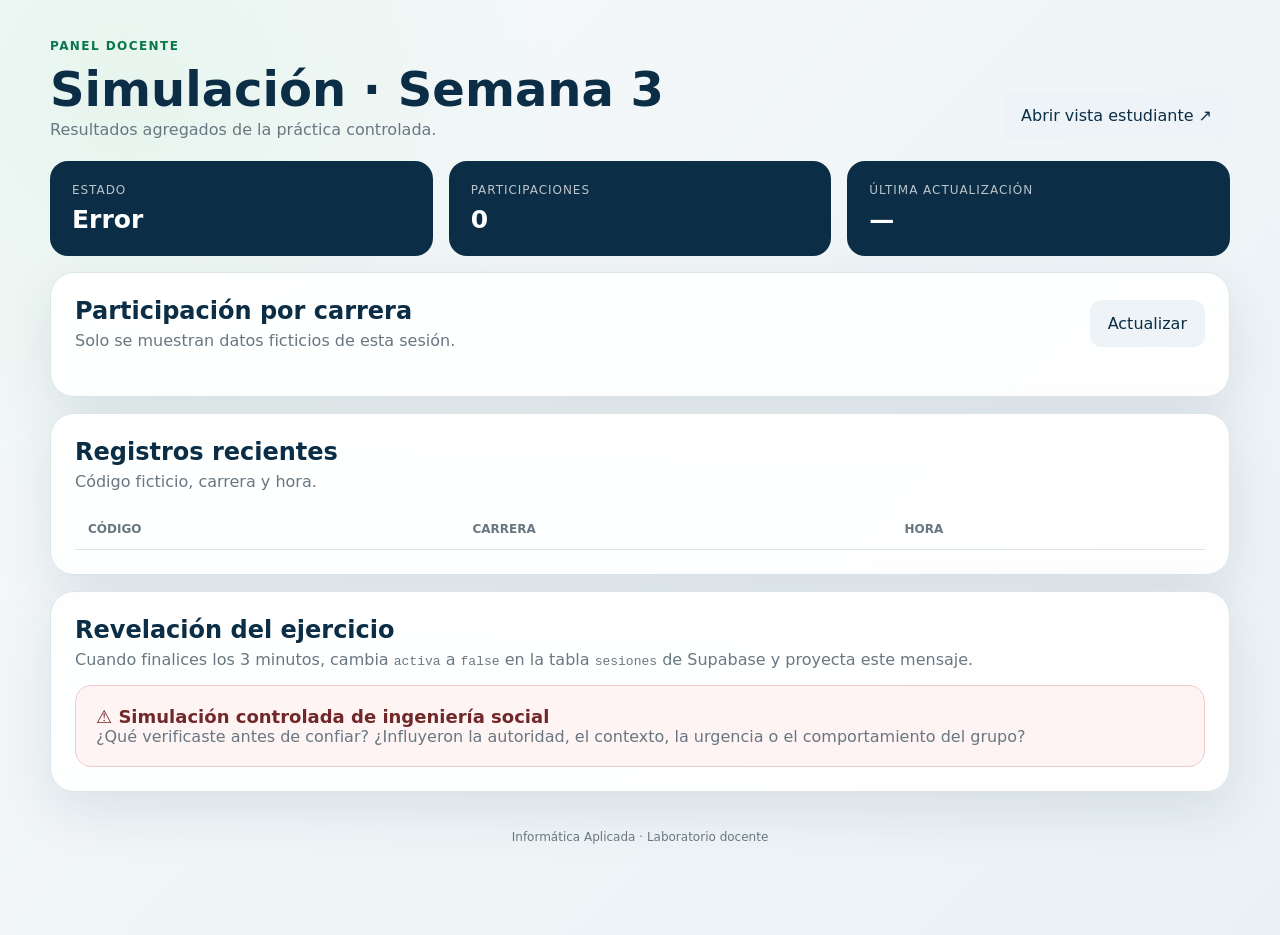
==== profesor.html @ 66e11be3 "Laboratorio Semana 3 - Ciberseguridad" ====
<!doctype html><html lang="es"><head><meta charset="utf-8"><meta name="viewport" content="width=device-width,initial-scale=1"><title>Panel docente | Semana 3</title><link rel="stylesheet" href="css/styles.css"></head>
<body><main class="dashboard">
<header class="dash-head"><div><span class="eyebrow">Panel docente</span><h1>Simulación · Semana 3</h1><p>Resultados agregados de la práctica controlada.</p></div><a class="secondary" href="index.html" target="_blank">Abrir vista estudiante ↗</a></header>
<section class="metrics"><article><span>Estado</span><strong id="estado">—</strong></article><article><span>Participaciones</span><strong id="total">0</strong></article><article><span>Última actualización</span><strong id="actualizacion">—</strong></article></section>
<section class="panel"><div class="panel-title"><div><h2>Participación por carrera</h2><p>Solo se muestran datos ficticios de esta sesión.</p></div><button id="actualizar" class="secondary">Actualizar</button></div><div id="carreras" class="bars"></div></section>
<section class="panel"><div class="panel-title"><div><h2>Registros recientes</h2><p>Código ficticio, carrera y hora.</p></div></div><div class="table-wrap"><table><thead><tr><th>Código</th><th>Carrera</th><th>Hora</th></tr></thead><tbody id="filas"></tbody></table></div></section>
<section class="panel danger-zone"><h2>Revelación del ejercicio</h2><p>Cuando finalices los 3 minutos, cambia <code>activa</code> a <code>false</code> en la tabla <code>sesiones</code> de Supabase y proyecta este mensaje.</p><div class="reveal-box"><strong>⚠️ Simulación controlada de ingeniería social</strong><p>¿Qué verificaste antes de confiar? ¿Influyeron la autoridad, el contexto, la urgencia o el comportamiento del grupo?</p></div></section>
<footer>Informática Aplicada · Laboratorio docente</footer>
</main><script type="module" src="js/profesor.js"></script></body></html>
---- css/styles.css ----
:root{--navy:#0b2d45;--green:#08764f;--blue:#1769aa;--red:#b93636;--ink:#222d35;--muted:#687781;--line:#dce5ea;--paper:#fff;--bg:#f2f6f8;--soft:#edf7f2}*{box-sizing:border-box}body{margin:0;font-family:Inter,ui-sans-serif,system-ui,-apple-system,"Segoe UI",sans-serif;color:var(--ink);background:radial-gradient(circle at 10% 10%,#e7f5ee,transparent 30%),linear-gradient(135deg,#f6f9fa,#eaf1f5);min-height:100vh}.shell{width:min(760px,92%);margin:7vh auto 30px}.card,.panel{background:rgba(255,255,255,.96);border:1px solid var(--line);border-radius:24px;box-shadow:0 18px 55px rgba(11,45,69,.10)}.hero{padding:34px}.brand{display:flex;gap:14px;align-items:center;border-bottom:1px solid var(--line);padding-bottom:22px;margin-bottom:30px}.brand .mark{width:52px;height:52px;border-radius:16px;background:var(--navy);color:white;display:grid;place-items:center;font-weight:800}.brand strong,.brand span{display:block}.brand strong{color:var(--navy);font-size:18px}.brand span{color:var(--muted);font-size:13px;margin-top:3px}.eyebrow{text-transform:uppercase;letter-spacing:.12em;font-size:12px;font-weight:800;color:var(--green)}h1{font-size:clamp(30px,5vw,48px);line-height:1.05;color:var(--navy);margin:10px 0 14px}h2{color:var(--navy);margin:0 0 6px}.lead{font-size:17px;color:var(--muted);line-height:1.6}.notice{background:var(--soft);border-left:4px solid var(--green);padding:15px 17px;border-radius:12px;margin:24px 0;line-height:1.5}label{display:block;font-weight:750;margin:18px 0 8px;color:var(--navy)}input,select{width:100%;padding:14px 15px;border:1px solid #cbd8df;border-radius:12px;background:white;font:inherit;color:var(--ink);outline:none}input:focus,select:focus{border-color:var(--green);box-shadow:0 0 0 3px rgba(8,118,79,.12)}button,.secondary{border:0;border-radius:12px;padding:14px 18px;font-weight:800;font:inherit;text-decoration:none;cursor:pointer}button[type=submit]{width:100%;background:var(--navy);color:white;margin-top:22px}button:disabled{opacity:.55;cursor:not-allowed}.secondary{background:#edf3f6;color:var(--navy);display:inline-block}.msg{min-height:24px;text-align:center;font-weight:700}.ok{color:var(--green)}.error{color:var(--red)}.hidden{display:none}.reveal{text-align:center;padding:30px 0}.shield{display:grid;place-items:center;margin:auto;width:76px;height:76px;border-radius:50%;background:var(--soft);color:var(--green);font-size:36px;font-weight:900}footer{text-align:center;color:var(--muted);font-size:12px;padding:22px}.dashboard{width:min(1180px,94%);margin:35px auto}.dash-head{display:flex;justify-content:space-between;align-items:end;gap:20px;margin-bottom:22px}.dash-head h1{margin-bottom:6px}.dash-head p,.panel p{color:var(--muted);margin:0}.metrics{display:grid;grid-template-columns:repeat(3,1fr);gap:16px;margin-bottom:16px}.metrics article{background:var(--navy);color:white;border-radius:18px;padding:22px}.metrics span{display:block;opacity:.72;font-size:12px;text-transform:uppercase;letter-spacing:.08em}.metrics strong{display:block;font-size:25px;margin-top:8px}.panel{padding:24px;margin:16px 0}.panel-title{display:flex;align-items:center;justify-content:space-between;gap:15px}.bars{margin-top:22px}.bar-row{display:grid;grid-template-columns:minmax(190px,1.3fr) 3fr 55px;gap:14px;align-items:center;margin:13px 0}.track{height:12px;background:#e9eff2;border-radius:99px;overflow:hidden}.fill{height:100%;background:var(--green);border-radius:99px}.table-wrap{overflow:auto;margin-top:18px}table{width:100%;border-collapse:collapse}th,td{text-align:left;padding:13px;border-bottom:1px solid var(--line)}th{font-size:12px;text-transform:uppercase;color:var(--muted)}.reveal-box{margin-top:16px;background:#fff4f4;border:1px solid #efcccc;border-radius:16px;padding:20px;color:#702828}.reveal-box strong{font-size:18px}@media(max-width:720px){.hero{padding:24px}.metrics{grid-template-columns:1fr}.dash-head{align-items:flex-start;flex-direction:column}.bar-row{grid-template-columns:1fr}.track{height:9px}}
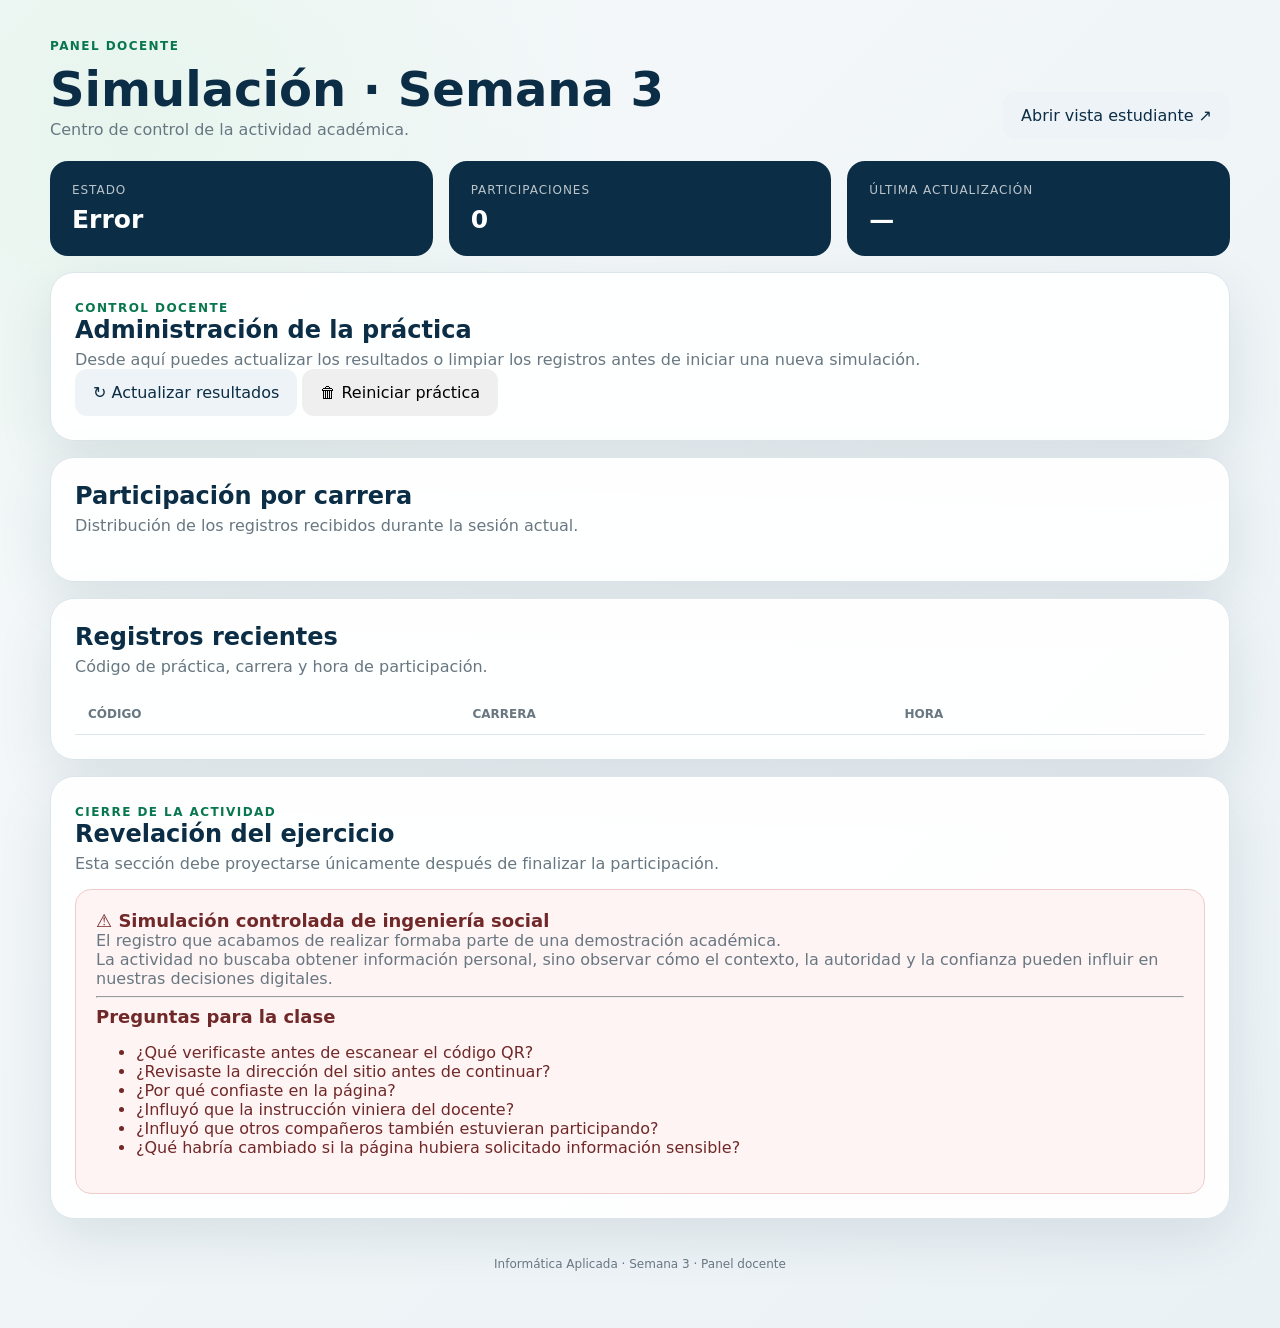
==== commit faa449e0: "Actualizar panel docente y controles de la practica" ====
--- a/profesor.html
+++ b/profesor.html
@@ -1,9 +1,360 @@
-<!doctype html><html lang="es"><head><meta charset="utf-8"><meta name="viewport" content="width=device-width,initial-scale=1"><title>Panel docente | Semana 3</title><link rel="stylesheet" href="css/styles.css"></head>
-<body><main class="dashboard">
-<header class="dash-head"><div><span class="eyebrow">Panel docente</span><h1>Simulación · Semana 3</h1><p>Resultados agregados de la práctica controlada.</p></div><a class="secondary" href="index.html" target="_blank">Abrir vista estudiante ↗</a></header>
-<section class="metrics"><article><span>Estado</span><strong id="estado">—</strong></article><article><span>Participaciones</span><strong id="total">0</strong></article><article><span>Última actualización</span><strong id="actualizacion">—</strong></article></section>
-<section class="panel"><div class="panel-title"><div><h2>Participación por carrera</h2><p>Solo se muestran datos ficticios de esta sesión.</p></div><button id="actualizar" class="secondary">Actualizar</button></div><div id="carreras" class="bars"></div></section>
-<section class="panel"><div class="panel-title"><div><h2>Registros recientes</h2><p>Código ficticio, carrera y hora.</p></div></div><div class="table-wrap"><table><thead><tr><th>Código</th><th>Carrera</th><th>Hora</th></tr></thead><tbody id="filas"></tbody></table></div></section>
-<section class="panel danger-zone"><h2>Revelación del ejercicio</h2><p>Cuando finalices los 3 minutos, cambia <code>activa</code> a <code>false</code> en la tabla <code>sesiones</code> de Supabase y proyecta este mensaje.</p><div class="reveal-box"><strong>⚠️ Simulación controlada de ingeniería social</strong><p>¿Qué verificaste antes de confiar? ¿Influyeron la autoridad, el contexto, la urgencia o el comportamiento del grupo?</p></div></section>
-<footer>Informática Aplicada · Laboratorio docente</footer>
-</main><script type="module" src="js/profesor.js"></script></body></html>
+<!doctype html>
+<html lang="es">
+
+<head>
+    <meta charset="utf-8">
+
+    <meta
+        name="viewport"
+        content="width=device-width, initial-scale=1"
+    >
+
+    <title>
+        Panel docente | Semana 3
+    </title>
+
+    <link
+        rel="stylesheet"
+        href="css/styles.css"
+    >
+</head>
+
+<body>
+
+<main class="dashboard">
+
+    <!-- =========================================
+         ENCABEZADO
+    ========================================== -->
+
+    <header class="dash-head">
+
+        <div>
+
+            <span class="eyebrow">
+                Panel docente
+            </span>
+
+            <h1>
+                Simulación · Semana 3
+            </h1>
+
+            <p>
+                Centro de control de la actividad académica.
+            </p>
+
+        </div>
+
+        <a
+            class="secondary"
+            href="index.html"
+            target="_blank"
+        >
+            Abrir vista estudiante ↗
+        </a>
+
+    </header>
+
+
+    <!-- =========================================
+         MÉTRICAS
+    ========================================== -->
+
+    <section class="metrics">
+
+        <article>
+
+            <span>
+                Estado
+            </span>
+
+            <strong id="estado">
+                —
+            </strong>
+
+        </article>
+
+
+        <article>
+
+            <span>
+                Participaciones
+            </span>
+
+            <strong id="total">
+                0
+            </strong>
+
+        </article>
+
+
+        <article>
+
+            <span>
+                Última actualización
+            </span>
+
+            <strong id="actualizacion">
+                —
+            </strong>
+
+        </article>
+
+    </section>
+
+
+    <!-- =========================================
+         CONTROL DE LA PRÁCTICA
+    ========================================== -->
+
+    <section class="panel">
+
+        <div class="panel-title">
+
+            <div>
+
+                <span class="eyebrow">
+                    Control docente
+                </span>
+
+                <h2>
+                    Administración de la práctica
+                </h2>
+
+                <p>
+                    Desde aquí puedes actualizar los resultados
+                    o limpiar los registros antes de iniciar
+                    una nueva simulación.
+                </p>
+
+            </div>
+
+        </div>
+
+
+        <div class="acciones-panel">
+
+            <button
+                id="actualizar"
+                class="secondary"
+                type="button"
+            >
+                ↻ Actualizar resultados
+            </button>
+
+
+            <button
+                id="btnReiniciar"
+                class="btn-danger"
+                type="button"
+            >
+                🗑 Reiniciar práctica
+            </button>
+
+        </div>
+
+
+        <div
+            id="mensajePanel"
+            class="mensaje-panel"
+        ></div>
+
+    </section>
+
+
+    <!-- =========================================
+         PARTICIPACIÓN POR CARRERA
+    ========================================== -->
+
+    <section class="panel">
+
+        <div class="panel-title">
+
+            <div>
+
+                <h2>
+                    Participación por carrera
+                </h2>
+
+                <p>
+                    Distribución de los registros recibidos
+                    durante la sesión actual.
+                </p>
+
+            </div>
+
+        </div>
+
+
+        <div
+            id="carreras"
+            class="bars"
+        ></div>
+
+    </section>
+
+
+    <!-- =========================================
+         REGISTROS RECIENTES
+    ========================================== -->
+
+    <section class="panel">
+
+        <div class="panel-title">
+
+            <div>
+
+                <h2>
+                    Registros recientes
+                </h2>
+
+                <p>
+                    Código de práctica, carrera y hora
+                    de participación.
+                </p>
+
+            </div>
+
+        </div>
+
+
+        <div class="table-wrap">
+
+            <table>
+
+                <thead>
+
+                    <tr>
+
+                        <th>
+                            Código
+                        </th>
+
+                        <th>
+                            Carrera
+                        </th>
+
+                        <th>
+                            Hora
+                        </th>
+
+                    </tr>
+
+                </thead>
+
+
+                <tbody id="filas">
+
+                </tbody>
+
+            </table>
+
+        </div>
+
+    </section>
+
+
+    <!-- =========================================
+         REVELACIÓN DEL EJERCICIO
+    ========================================== -->
+
+    <section class="panel danger-zone">
+
+        <span class="eyebrow">
+            Cierre de la actividad
+        </span>
+
+        <h2>
+            Revelación del ejercicio
+        </h2>
+
+        <p>
+            Esta sección debe proyectarse únicamente
+            después de finalizar la participación.
+        </p>
+
+
+        <div class="reveal-box">
+
+            <strong>
+                ⚠️ Simulación controlada de ingeniería social
+            </strong>
+
+            <p>
+                El registro que acabamos de realizar formaba
+                parte de una demostración académica.
+            </p>
+
+            <p>
+                La actividad no buscaba obtener información
+                personal, sino observar cómo el contexto,
+                la autoridad y la confianza pueden influir
+                en nuestras decisiones digitales.
+            </p>
+
+            <hr>
+
+
+            <strong>
+                Preguntas para la clase
+            </strong>
+
+            <ul>
+
+                <li>
+                    ¿Qué verificaste antes de escanear
+                    el código QR?
+                </li>
+
+                <li>
+                    ¿Revisaste la dirección del sitio
+                    antes de continuar?
+                </li>
+
+                <li>
+                    ¿Por qué confiaste en la página?
+                </li>
+
+                <li>
+                    ¿Influyó que la instrucción
+                    viniera del docente?
+                </li>
+
+                <li>
+                    ¿Influyó que otros compañeros
+                    también estuvieran participando?
+                </li>
+
+                <li>
+                    ¿Qué habría cambiado si la página
+                    hubiera solicitado información sensible?
+                </li>
+
+            </ul>
+
+        </div>
+
+    </section>
+
+
+    <!-- =========================================
+         PIE
+    ========================================== -->
+
+    <footer>
+
+        Informática Aplicada · Semana 3 · Panel docente
+
+    </footer>
+
+</main>
+
+
+<script
+    type="module"
+    src="js/profesor.js"
+></script>
+
+</body>
+
+</html>
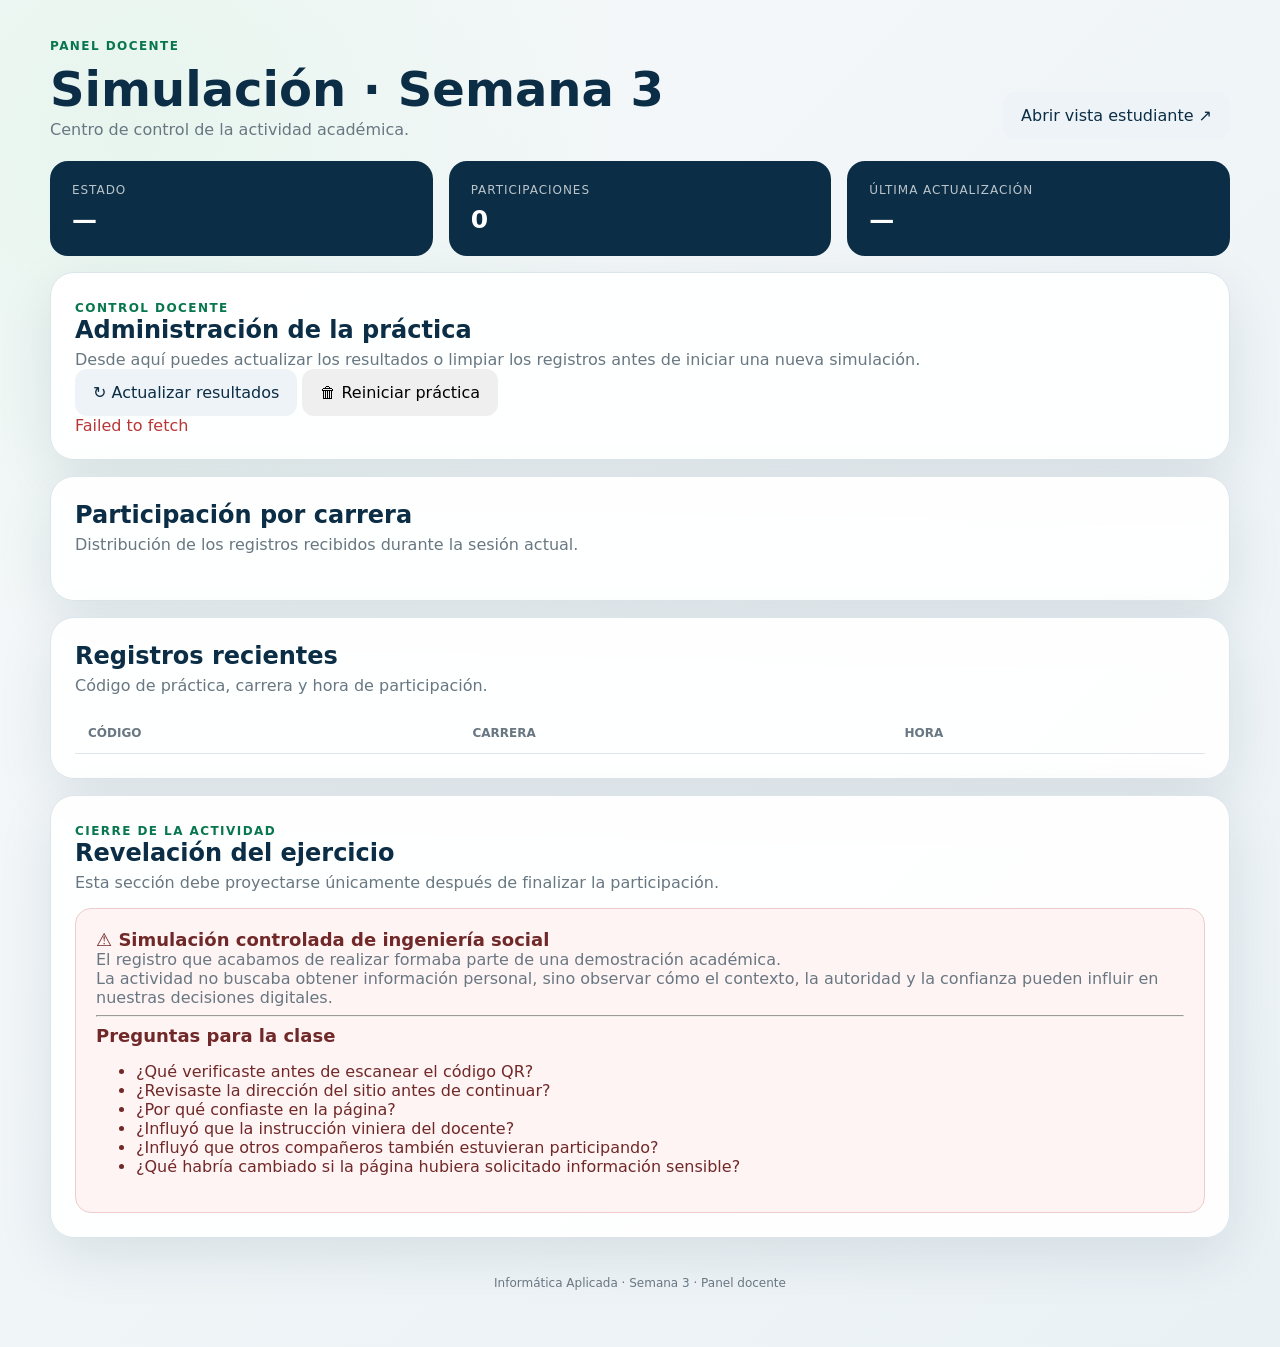
==== commit dd2db54e: "Corregir panel docente y registro de estudiantes" ====
--- a/profesor.html
+++ b/profesor.html
@@ -1,7 +1,9 @@
 <!doctype html>
+
 <html lang="es">
 
 <head>
+
     <meta charset="utf-8">
 
     <meta
@@ -17,15 +19,17 @@
         rel="stylesheet"
         href="css/styles.css"
     >
+
 </head>
 
+
 <body>
 
+
 <main class="dashboard">
 
-    <!-- =========================================
-         ENCABEZADO
-    ========================================== -->
+
+    <!-- ENCABEZADO -->
 
     <header class="dash-head">
 
@@ -44,6 +48,7 @@
             </p>
 
         </div>
+
 
         <a
             class="secondary"
@@ -56,11 +61,11 @@
     </header>
 
 
-    <!-- =========================================
-         MÉTRICAS
-    ========================================== -->
+
+    <!-- MÉTRICAS -->
 
     <section class="metrics">
+
 
         <article>
 
@@ -100,14 +105,15 @@
 
         </article>
 
-    </section>
-
-
-    <!-- =========================================
-         CONTROL DE LA PRÁCTICA
-    ========================================== -->
+
+    </section>
+
+
+
+    <!-- CONTROL DOCENTE -->
 
     <section class="panel">
+
 
         <div class="panel-title">
 
@@ -132,7 +138,9 @@
         </div>
 
 
+
         <div class="acciones-panel">
+
 
             <button
                 id="actualizar"
@@ -151,6 +159,7 @@
                 🗑 Reiniciar práctica
             </button>
 
+
         </div>
 
 
@@ -159,14 +168,15 @@
             class="mensaje-panel"
         ></div>
 
-    </section>
-
-
-    <!-- =========================================
-         PARTICIPACIÓN POR CARRERA
-    ========================================== -->
+
+    </section>
+
+
+
+    <!-- PARTICIPACIÓN POR CARRERA -->
 
     <section class="panel">
+
 
         <div class="panel-title">
 
@@ -191,14 +201,15 @@
             class="bars"
         ></div>
 
-    </section>
-
-
-    <!-- =========================================
-         REGISTROS RECIENTES
-    ========================================== -->
+
+    </section>
+
+
+
+    <!-- REGISTROS -->
 
     <section class="panel">
+
 
         <div class="panel-title">
 
@@ -209,8 +220,8 @@
                 </h2>
 
                 <p>
-                    Código de práctica, carrera y hora
-                    de participación.
+                    Código de práctica, carrera
+                    y hora de participación.
                 </p>
 
             </div>
@@ -218,9 +229,12 @@
         </div>
 
 
+
         <div class="table-wrap">
 
+
             <table>
+
 
                 <thead>
 
@@ -244,29 +258,33 @@
 
 
                 <tbody id="filas">
-
                 </tbody>
 
+
             </table>
 
-        </div>
-
-    </section>
-
-
-    <!-- =========================================
-         REVELACIÓN DEL EJERCICIO
-    ========================================== -->
+
+        </div>
+
+
+    </section>
+
+
+
+    <!-- REVELACIÓN -->
 
     <section class="panel danger-zone">
+
 
         <span class="eyebrow">
             Cierre de la actividad
         </span>
 
+
         <h2>
             Revelación del ejercicio
         </h2>
+
 
         <p>
             Esta sección debe proyectarse únicamente
@@ -274,16 +292,20 @@
         </p>
 
 
+
         <div class="reveal-box">
+
 
             <strong>
                 ⚠️ Simulación controlada de ingeniería social
             </strong>
 
+
             <p>
-                El registro que acabamos de realizar formaba
-                parte de una demostración académica.
+                El registro que acabamos de realizar
+                formaba parte de una demostración académica.
             </p>
+
 
             <p>
                 La actividad no buscaba obtener información
@@ -292,6 +314,7 @@
                 en nuestras decisiones digitales.
             </p>
 
+
             <hr>
 
 
@@ -299,6 +322,7 @@
                 Preguntas para la clase
             </strong>
 
+
             <ul>
 
                 <li>
@@ -332,14 +356,13 @@
 
             </ul>
 
-        </div>
-
-    </section>
-
-
-    <!-- =========================================
-         PIE
-    ========================================== -->
+
+        </div>
+
+
+    </section>
+
+
 
     <footer>
 
@@ -347,7 +370,9 @@
 
     </footer>
 
+
 </main>
+
 
 
 <script
@@ -355,6 +380,7 @@
     src="js/profesor.js"
 ></script>
 
+
 </body>
 
 </html>
